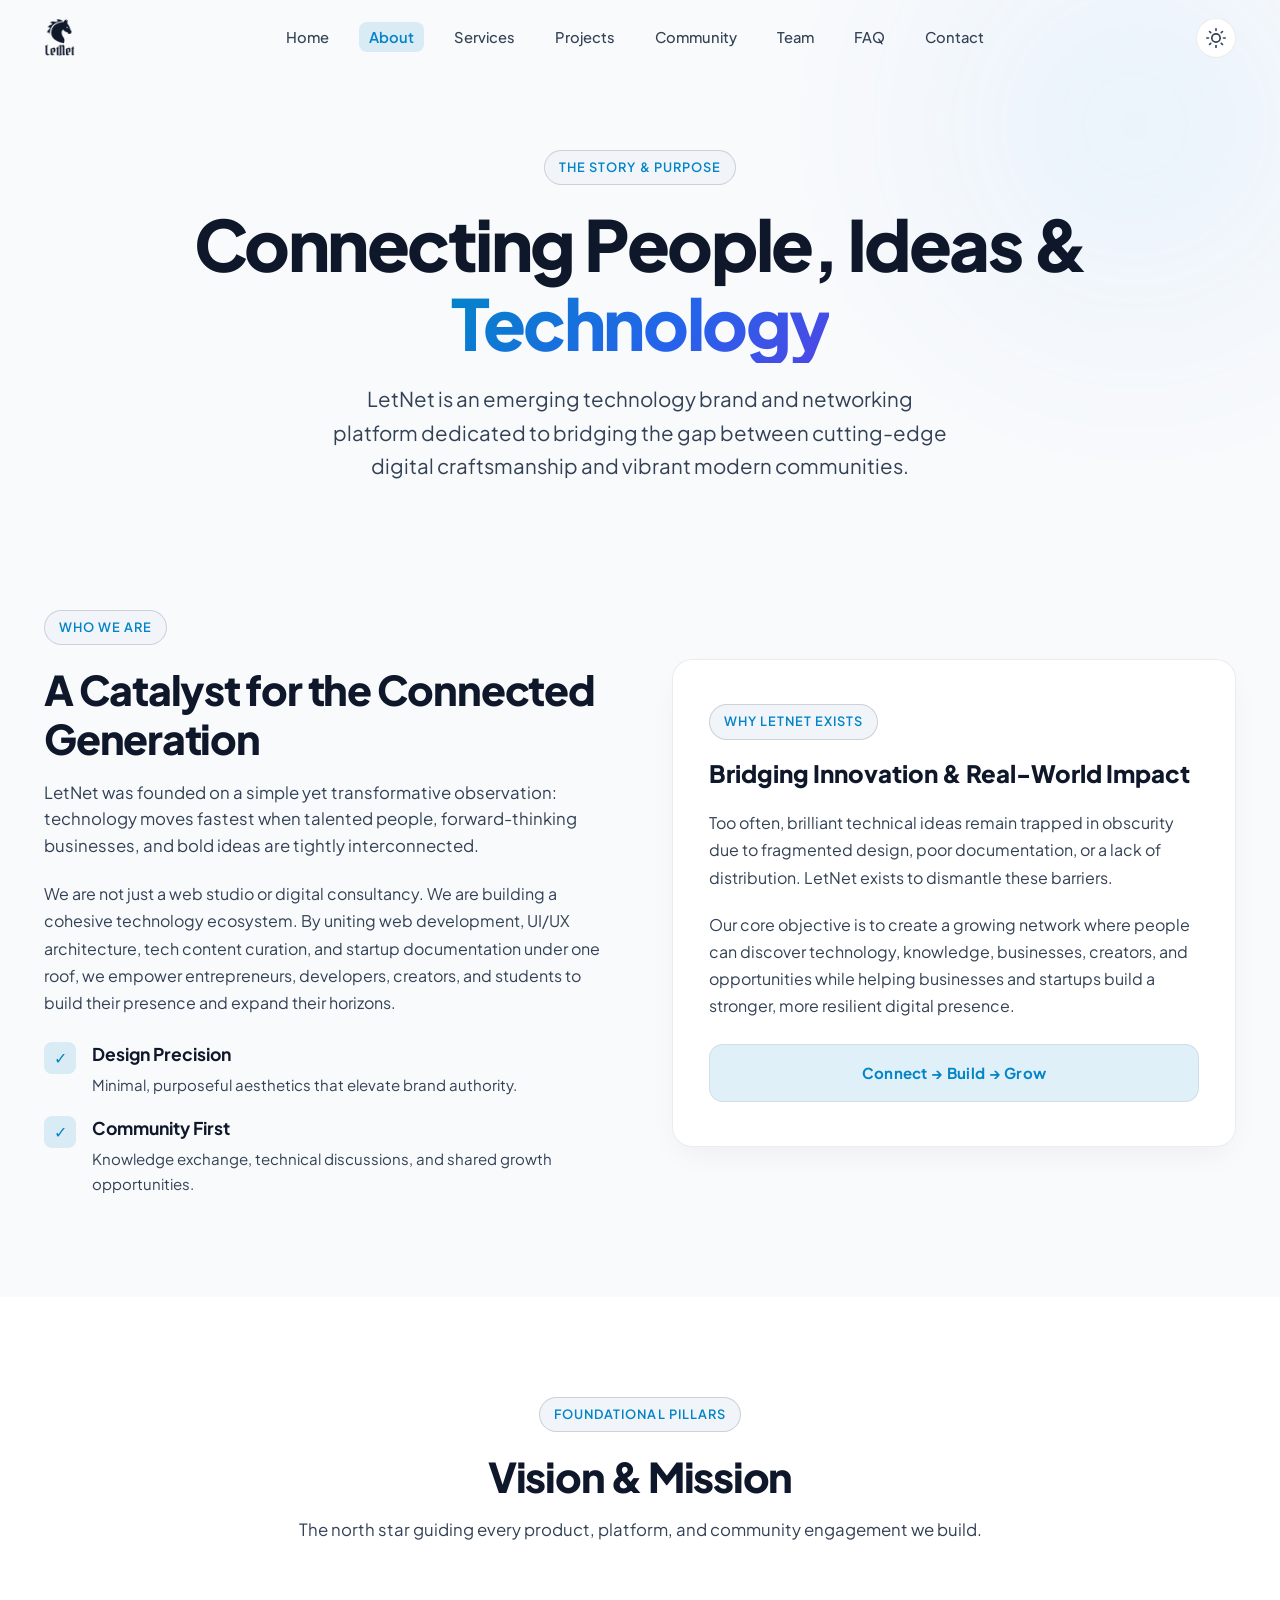
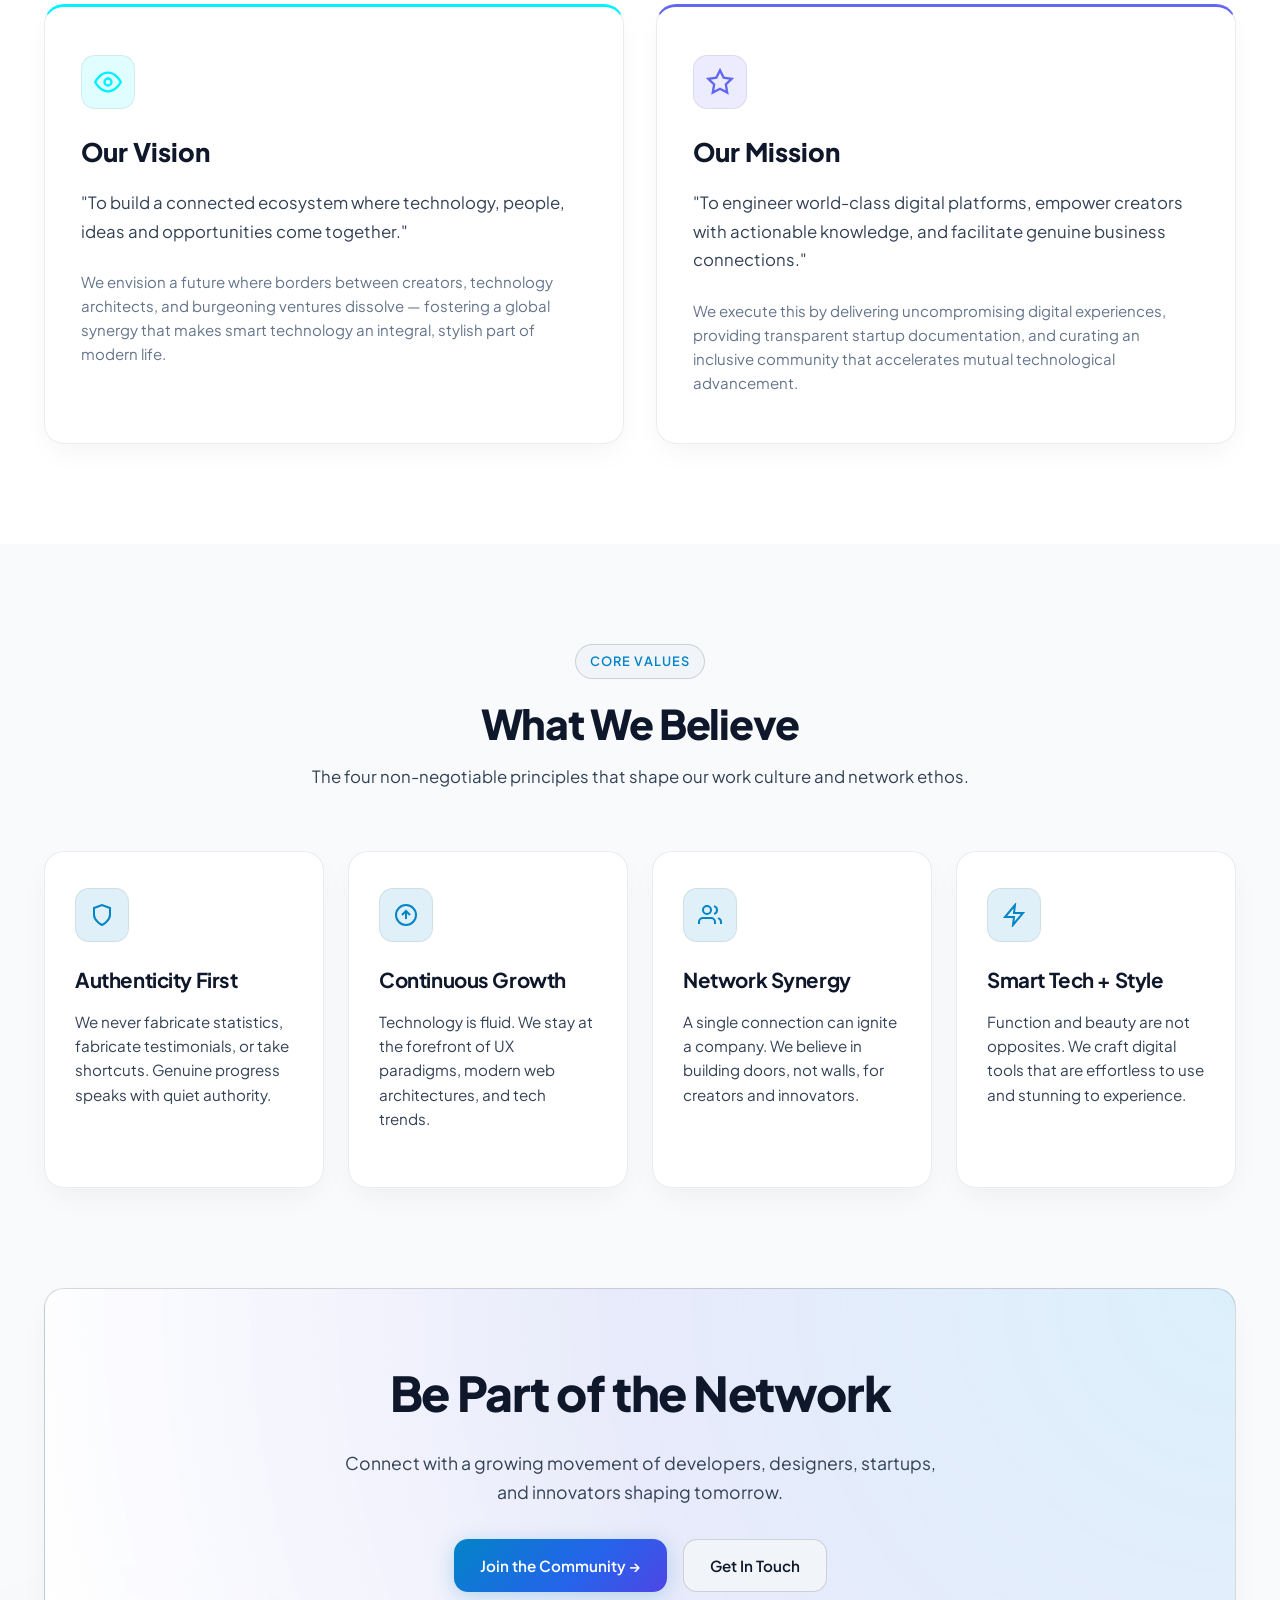
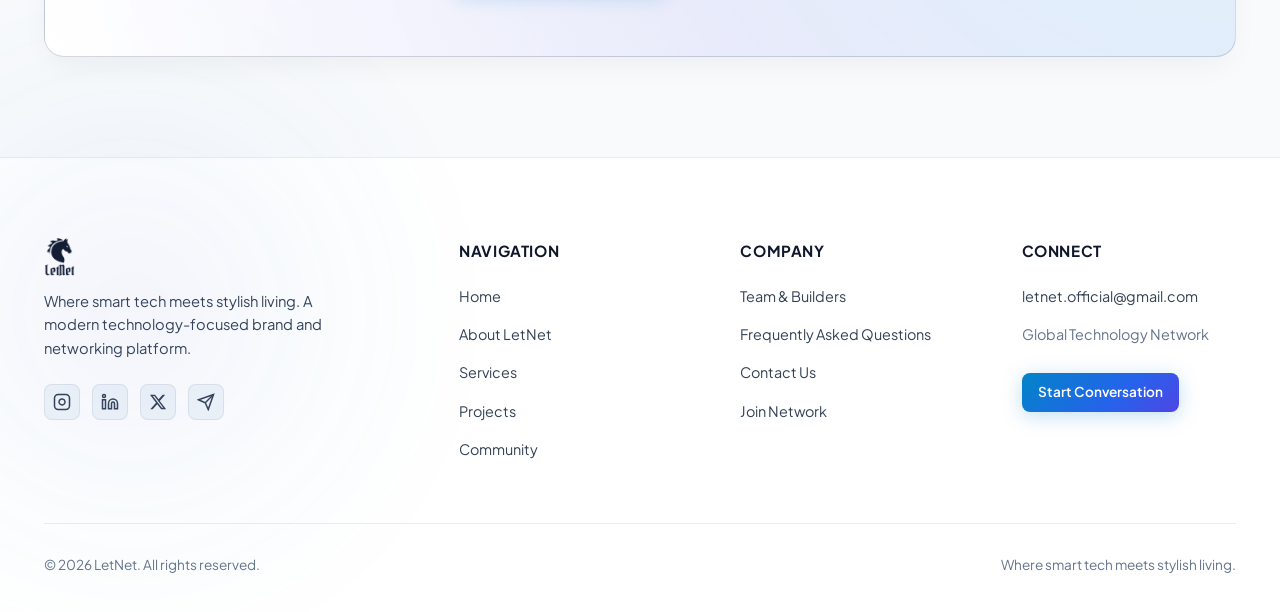
==== about.html @ b30e59b7 "Initial LetNet website" ====
<!DOCTYPE html>
<html lang="en" data-theme="dark">
<head>
  <meta charset="UTF-8">
  <meta name="viewport" content="width=device-width, initial-scale=1.0">
  <title>About LetNet — Connecting People, Ideas & Technology</title>
  <meta name="description" content="Discover the mission, vision, and principles driving LetNet. Building a connected ecosystem where technology, people, ideas, and opportunities converge.">
  
  <meta property="og:type" content="website">
  <meta property="og:title" content="About LetNet — Connecting People, Ideas & Technology">
  <meta property="og:description" content="LetNet is a technology-focused brand and networking platform connecting people, ideas, technology, businesses, and opportunities.">
  <meta property="og:image" content="assets/logo/letnet-logo-white.png">

  <link rel="icon" type="image/png" href="assets/logo/favicon.png">
  <link rel="preconnect" href="https://fonts.googleapis.com">
  <link rel="preconnect" href="https://fonts.gstatic.com" crossorigin>
  <link href="https://fonts.googleapis.com/css2?family=Plus+Jakarta+Sans:wght@400;500;600;700;800&display=swap" rel="stylesheet">
  <link rel="stylesheet" href="css/style.css">
  <link rel="stylesheet" href="css/responsive.css">
</head>
<body>

  <!-- PRELOADER -->
  <div id="preloader" aria-hidden="true">
    <div class="preloader-emblem">
      <div class="preloader-ring"></div>
      <img src="assets/logo/letnet-symbol-white.png" alt="LetNet" class="logo-dark">
      <img src="assets/logo/letnet-symbol-dark.png" alt="LetNet" class="logo-light">
    </div>
    <div class="preloader-text">LETNET</div>
  </div>

  <div class="ambient-glow glow-top-right"></div>
  <div class="ambient-glow glow-bottom-left"></div>

  <!-- NAVIGATION -->
  <header class="site-header">
    <div class="container header-container">
      <a href="index.html" class="brand-link" aria-label="LetNet Home">
        <img src="assets/logo/letnet-logo-white.png" alt="LetNet Logo" class="brand-logo-img logo-dark">
        <img src="assets/logo/letnet-logo-dark.png" alt="LetNet Logo" class="brand-logo-img logo-light">
      </a>

      <nav class="nav-desktop" aria-label="Main Navigation">
        <ul class="nav-links">
          <li><a href="index.html" class="nav-link">Home</a></li>
          <li><a href="about.html" class="nav-link active">About</a></li>
          <li><a href="services.html" class="nav-link">Services</a></li>
          <li><a href="projects.html" class="nav-link">Projects</a></li>
          <li><a href="community.html" class="nav-link">Community</a></li>
          <li><a href="team.html" class="nav-link">Team</a></li>
          <li><a href="faq.html" class="nav-link">FAQ</a></li>
          <li><a href="contact.html" class="nav-link">Contact</a></li>
          <li class="mobile-nav-socials">
            <a href="https://www.instagram.com/letnet._?stkn=ZDNlZDc0MzIxNw==" target="_blank" rel="noopener noreferrer" class="footer-social-btn" data-social="instagram" aria-label="Visit LetNet on Instagram (opens in new tab)">
              <svg width="18" height="18" viewBox="0 0 24 24" fill="none" stroke="currentColor" stroke-width="2"><rect x="2" y="2" width="20" height="20" rx="5" ry="5"></rect><path d="M16 11.37A4 4 0 1 1 12.63 8 4 4 0 0 1 16 11.37z"></path><line x1="17.5" y1="6.5" x2="17.51" y2="6.5"></line></svg>
            </a>
            <a href="https://www.linkedin.com/company/letnet/" target="_blank" rel="noopener noreferrer" class="footer-social-btn" data-social="linkedin" aria-label="Visit LetNet on LinkedIn (opens in new tab)">
              <svg width="18" height="18" viewBox="0 0 24 24" fill="none" stroke="currentColor" stroke-width="2"><path d="M16 8a6 6 0 0 1 6 6v7h-4v-7a2 2 0 0 0-2-2 2 2 0 0 0-2 2v7h-4v-7a6 6 0 0 1 6-6z"></path><rect x="2" y="9" width="4" height="12"></rect><circle cx="4" cy="4" r="2"></circle></svg>
            </a>
            <a href="https://x.com/prajwa7s" target="_blank" rel="noopener noreferrer" class="footer-social-btn" data-social="x" aria-label="Visit LetNet on X (opens in new tab)">
              <svg width="18" height="18" viewBox="0 0 24 24" fill="currentColor"><path d="M18.244 2.25h3.308l-7.227 8.26 8.502 11.24H16.17l-5.214-6.817L4.99 21.75H1.68l7.73-8.835L1.254 2.25H8.08l4.713 6.231zm-1.161 17.52h1.833L7.084 4.126H5.117z"/></svg>
            </a>
            <a href="https://t.me/+8_AASg77ezoyMjU1" target="_blank" rel="noopener noreferrer" class="footer-social-btn" data-social="telegram" aria-label="Visit LetNet on Telegram (opens in new tab)">
              <svg width="18" height="18" viewBox="0 0 24 24" fill="none" stroke="currentColor" stroke-width="2"><line x1="22" y1="2" x2="11" y2="13"></line><polygon points="22 2 15 22 11 13 2 9 22 2"></polygon></svg>
            </a>
          </li>
        </ul>
      </nav>

      <div class="nav-actions">
        <button class="theme-toggle" aria-label="Toggle dark/light mode">
          <svg class="icon-sun" width="20" height="20" viewBox="0 0 24 24" fill="none" stroke="currentColor" stroke-width="2" stroke-linecap="round" stroke-linejoin="round">
            <circle cx="12" cy="12" r="5"></circle><line x1="12" y1="1" x2="12" y2="3"></line><line x1="12" y1="21" x2="12" y2="23"></line><line x1="4.22" y1="4.22" x2="5.64" y2="5.64"></line><line x1="18.36" y1="18.36" x2="19.78" y2="19.78"></line><line x1="1" y1="12" x2="3" y2="12"></line><line x1="21" y1="12" x2="23" y2="12"></line><line x1="4.22" y1="19.78" x2="5.64" y2="18.36"></line><line x1="18.36" y1="5.64" x2="19.78" y2="4.22"></line>
          </svg>
          <svg class="icon-moon" width="20" height="20" viewBox="0 0 24 24" fill="none" stroke="currentColor" stroke-width="2" stroke-linecap="round" stroke-linejoin="round">
            <path d="M21 12.79A9 9 0 1 1 11.21 3 7 7 0 0 0 21 12.79z"></path>
          </svg>
        </button>
        <button class="mobile-menu-toggle" aria-label="Open Navigation Menu" aria-expanded="false">
          <div class="hamburger-line"></div>
        </button>
      </div>
    </div>
  </header>

  <main id="main-content">
    <!-- HERO -->
    <section class="section section-inner-page-hero">
      <div class="container container-narrow">
        <div class="badge-pill">The Story & Purpose</div>
        <h1 class="hero-title" style="margin-bottom: 20px;">
          Connecting People, Ideas & <span class="gradient-text">Technology</span>
        </h1>
        <p class="hero-subtitle" style="margin-inline: auto;">
          LetNet is an emerging technology brand and networking platform dedicated to bridging the gap between cutting-edge digital craftsmanship and vibrant modern communities.
        </p>
      </div>
    </section>

    <!-- WHO WE ARE & WHY LETNET EXISTS -->
    <section class="section" style="padding-top: 20px;">
      <div class="container">
        <div class="two-col-showcase">
          
          <div>
            <div class="badge-pill">Who We Are</div>
            <h2 class="section-title">A Catalyst for the Connected Generation</h2>
            <p class="section-subtitle" style="margin-bottom: 20px;">
              LetNet was founded on a simple yet transformative observation: technology moves fastest when talented people, forward-thinking businesses, and bold ideas are tightly interconnected.
            </p>
            <p style="color: var(--text-secondary); margin-bottom: 24px; line-height: 1.7;">
              We are not just a web studio or digital consultancy. We are building a cohesive technology ecosystem. By uniting web development, UI/UX architecture, tech content curation, and startup documentation under one roof, we empower entrepreneurs, developers, creators, and students to build their presence and expand their horizons.
            </p>
            <div class="feature-item" style="margin-bottom: 16px;">
              <div class="feature-item-icon">✓</div>
              <div class="feature-item-content">
                <h4>Design Precision</h4>
                <p>Minimal, purposeful aesthetics that elevate brand authority.</p>
              </div>
            </div>
            <div class="feature-item">
              <div class="feature-item-icon">✓</div>
              <div class="feature-item-content">
                <h4>Community First</h4>
                <p>Knowledge exchange, technical discussions, and shared growth opportunities.</p>
              </div>
            </div>
          </div>

          <!-- Why LetNet Exists Card -->
          <div class="contact-card" style="padding: 44px 36px;">
            <div class="badge-pill" style="margin-bottom: 14px;">Why LetNet Exists</div>
            <h3 style="font-size: 1.5rem; margin-bottom: 16px; font-weight: 800;">Bridging Innovation & Real-World Impact</h3>
            <p style="color: var(--text-secondary); line-height: 1.7; margin-bottom: 20px;">
              Too often, brilliant technical ideas remain trapped in obscurity due to fragmented design, poor documentation, or a lack of distribution. LetNet exists to dismantle these barriers.
            </p>
            <p style="color: var(--text-secondary); line-height: 1.7; margin-bottom: 24px;">
              Our core objective is to create a growing network where people can discover technology, knowledge, businesses, creators, and opportunities while helping businesses and startups build a stronger, more resilient digital presence.
            </p>
            <div class="formula-banner" style="margin-top: 0;">
              Connect &rarr; Build &rarr; Grow
            </div>
          </div>

        </div>
      </div>
    </section>

    <!-- VISION & MISSION SECTIONS -->
    <section class="section" style="background-color: var(--bg-surface);">
      <div class="container">
        <div class="section-header">
          <div class="badge-pill">Foundational Pillars</div>
          <h2 class="section-title">Vision & Mission</h2>
          <p class="section-subtitle">The north star guiding every product, platform, and community engagement we build.</p>
        </div>

        <div class="card-grid-2">
          
          <!-- Vision Card -->
          <div class="service-card" style="padding: 48px 36px; border-top: 3px solid var(--brand-cyan);">
            <div class="card-icon-wrapper" style="background: rgba(0, 242, 254, 0.12); color: var(--brand-cyan);">
              <svg width="28" height="28" viewBox="0 0 24 24" fill="none" stroke="currentColor" stroke-width="2"><path d="M1 12s4-8 11-8 11 8 11 8-4 8-11 8-11-8-11-8z"></path><circle cx="12" cy="12" r="3"></circle></svg>
            </div>
            <h3 style="font-size: 1.6rem; font-weight: 800; margin-bottom: 16px;">Our Vision</h3>
            <p style="font-size: 1.05rem; color: var(--text-secondary); line-height: 1.7; margin-bottom: 24px;">
              "To build a connected ecosystem where technology, people, ideas and opportunities come together."
            </p>
            <p style="font-size: 0.94rem; color: var(--text-muted); line-height: 1.6;">
              We envision a future where borders between creators, technology architects, and burgeoning ventures dissolve — fostering a global synergy that makes smart technology an integral, stylish part of modern life.
            </p>
          </div>

          <!-- Mission Card -->
          <div class="service-card" style="padding: 48px 36px; border-top: 3px solid var(--brand-indigo);">
            <div class="card-icon-wrapper" style="background: rgba(99, 102, 241, 0.12); color: var(--brand-indigo);">
              <svg width="28" height="28" viewBox="0 0 24 24" fill="none" stroke="currentColor" stroke-width="2"><polygon points="12 2 15.09 8.26 22 9.27 17 14.14 18.18 21.02 12 17.77 5.82 21.02 7 14.14 2 9.27 8.91 8.26 12 2"></polygon></svg>
            </div>
            <h3 style="font-size: 1.6rem; font-weight: 800; margin-bottom: 16px;">Our Mission</h3>
            <p style="font-size: 1.05rem; color: var(--text-secondary); line-height: 1.7; margin-bottom: 24px;">
              "To engineer world-class digital platforms, empower creators with actionable knowledge, and facilitate genuine business connections."
            </p>
            <p style="font-size: 0.94rem; color: var(--text-muted); line-height: 1.6;">
              We execute this by delivering uncompromising digital experiences, providing transparent startup documentation, and curating an inclusive community that accelerates mutual technological advancement.
            </p>
          </div>

        </div>
      </div>
    </section>

    <!-- WHAT WE BELIEVE -->
    <section class="section">
      <div class="container">
        <div class="section-header">
          <div class="badge-pill">Core Values</div>
          <h2 class="section-title">What We Believe</h2>
          <p class="section-subtitle">The four non-negotiable principles that shape our work culture and network ethos.</p>
        </div>

        <div class="card-grid-4">
          
          <div class="service-card">
            <div class="card-icon-wrapper">
              <svg width="24" height="24" viewBox="0 0 24 24" fill="none" stroke="currentColor" stroke-width="2"><path d="M12 22s8-4 8-10V5l-8-3-8 3v7c0 6 8 10 8 10z"></path></svg>
            </div>
            <h3 class="service-card-title">Authenticity First</h3>
            <p class="service-card-desc">We never fabricate statistics, fabricate testimonials, or take shortcuts. Genuine progress speaks with quiet authority.</p>
          </div>

          <div class="service-card">
            <div class="card-icon-wrapper">
              <svg width="24" height="24" viewBox="0 0 24 24" fill="none" stroke="currentColor" stroke-width="2"><circle cx="12" cy="12" r="10"></circle><path d="M16 12l-4-4-4 4M12 16V8"></path></svg>
            </div>
            <h3 class="service-card-title">Continuous Growth</h3>
            <p class="service-card-desc">Technology is fluid. We stay at the forefront of UX paradigms, modern web architectures, and tech trends.</p>
          </div>

          <div class="service-card">
            <div class="card-icon-wrapper">
              <svg width="24" height="24" viewBox="0 0 24 24" fill="none" stroke="currentColor" stroke-width="2"><path d="M17 21v-2a4 4 0 0 0-4-4H5a4 4 0 0 0-4 4v2"></path><circle cx="9" cy="7" r="4"></circle><path d="M23 21v-2a4 4 0 0 0-3-3.87"></path><path d="M16 3.13a4 4 0 0 1 0 7.75"></path></svg>
            </div>
            <h3 class="service-card-title">Network Synergy</h3>
            <p class="service-card-desc">A single connection can ignite a company. We believe in building doors, not walls, for creators and innovators.</p>
          </div>

          <div class="service-card">
            <div class="card-icon-wrapper">
              <svg width="24" height="24" viewBox="0 0 24 24" fill="none" stroke="currentColor" stroke-width="2"><polygon points="13 2 3 14 12 14 11 22 21 10 12 10 13 2"></polygon></svg>
            </div>
            <h3 class="service-card-title">Smart Tech + Style</h3>
            <p class="service-card-desc">Function and beauty are not opposites. We craft digital tools that are effortless to use and stunning to experience.</p>
          </div>

        </div>
      </div>
    </section>

    <!-- CALL TO ACTION -->
    <section class="section" style="padding-top: 0;">
      <div class="container">
        <div class="cta-banner">
          <h2>Be Part of the Network</h2>
          <p>Connect with a growing movement of developers, designers, startups, and innovators shaping tomorrow.</p>
          <div style="display: flex; gap: 16px; justify-content: center; flex-wrap: wrap;">
            <a href="community.html" class="btn btn-primary">Join the Community &rarr;</a>
            <a href="contact.html" class="btn btn-secondary">Get In Touch</a>
          </div>
        </div>
      </div>
    </section>
  </main>

  <!-- FOOTER -->
  <footer class="site-footer">
    <div class="container">
      <div class="footer-grid">
        <div class="footer-brand">
          <a href="index.html" class="brand-link">
            <img src="assets/logo/letnet-logo-white.png" alt="LetNet Logo" class="brand-logo-img logo-dark">
            <img src="assets/logo/letnet-logo-dark.png" alt="LetNet Logo" class="brand-logo-img logo-light">
          </a>
          <p>Where smart tech meets stylish living. A modern technology-focused brand and networking platform.</p>
                    <div class="footer-socials">
            <a href="https://www.instagram.com/letnet._?stkn=ZDNlZDc0MzIxNw==" target="_blank" rel="noopener noreferrer" class="footer-social-btn" data-social="instagram" aria-label="Visit LetNet on Instagram (opens in new tab)">
              <svg width="18" height="18" viewBox="0 0 24 24" fill="none" stroke="currentColor" stroke-width="2"><rect x="2" y="2" width="20" height="20" rx="5" ry="5"></rect><path d="M16 11.37A4 4 0 1 1 12.63 8 4 4 0 0 1 16 11.37z"></path><line x1="17.5" y1="6.5" x2="17.51" y2="6.5"></line></svg>
            </a>
            <a href="https://www.linkedin.com/company/letnet/" target="_blank" rel="noopener noreferrer" class="footer-social-btn" data-social="linkedin" aria-label="Visit LetNet on LinkedIn (opens in new tab)">
              <svg width="18" height="18" viewBox="0 0 24 24" fill="none" stroke="currentColor" stroke-width="2"><path d="M16 8a6 6 0 0 1 6 6v7h-4v-7a2 2 0 0 0-2-2 2 2 0 0 0-2 2v7h-4v-7a6 6 0 0 1 6-6z"></path><rect x="2" y="9" width="4" height="12"></rect><circle cx="4" cy="4" r="2"></circle></svg>
            </a>
            <a href="https://x.com/prajwa7s" target="_blank" rel="noopener noreferrer" class="footer-social-btn" data-social="x" aria-label="Visit LetNet on X (opens in new tab)">
              <svg width="18" height="18" viewBox="0 0 24 24" fill="currentColor"><path d="M18.244 2.25h3.308l-7.227 8.26 8.502 11.24H16.17l-5.214-6.817L4.99 21.75H1.68l7.73-8.835L1.254 2.25H8.08l4.713 6.231zm-1.161 17.52h1.833L7.084 4.126H5.117z"/></svg>
            </a>
            <a href="https://t.me/+8_AASg77ezoyMjU1" target="_blank" rel="noopener noreferrer" class="footer-social-btn" data-social="telegram" aria-label="Visit LetNet on Telegram (opens in new tab)">
              <svg width="18" height="18" viewBox="0 0 24 24" fill="none" stroke="currentColor" stroke-width="2"><line x1="22" y1="2" x2="11" y2="13"></line><polygon points="22 2 15 22 11 13 2 9 22 2"></polygon></svg>
            </a>
          </div>
        </div>
        <div class="footer-col">
          <h4>Navigation</h4>
          <ul class="footer-links">
            <li><a href="index.html" class="footer-link">Home</a></li>
            <li><a href="about.html" class="footer-link">About LetNet</a></li>
            <li><a href="services.html" class="footer-link">Services</a></li>
            <li><a href="projects.html" class="footer-link">Projects</a></li>
            <li><a href="community.html" class="footer-link">Community</a></li>
          </ul>
        </div>
        <div class="footer-col">
          <h4>Company</h4>
          <ul class="footer-links">
            <li><a href="team.html" class="footer-link">Team & Builders</a></li>
            <li><a href="faq.html" class="footer-link">Frequently Asked Questions</a></li>
            <li><a href="contact.html" class="footer-link">Contact Us</a></li>
            <li><a href="community.html" class="footer-link">Join Network</a></li>
          </ul>
        </div>
        <div class="footer-col">
          <h4>Connect</h4>
          <ul class="footer-links">
            <li><a href="mailto:letnet.official@gmail.com" class="footer-link" data-contact-email>letnet.official@gmail.com</a></li>
            <li><span class="footer-link" style="color: var(--text-muted);">Global Technology Network</span></li>
            <li style="margin-top: 14px;"><a href="contact.html" class="btn btn-sm btn-primary">Start Conversation</a></li>
          </ul>
        </div>
      </div>
      <div class="footer-bottom">
        <p>&copy; <span data-current-year>2026</span> LetNet. All rights reserved.</p>
        <p>Where smart tech meets stylish living.</p>
      </div>
    </div>
  </footer>

  <button id="back-to-top" aria-label="Back to top">
    <svg width="20" height="20" viewBox="0 0 24 24" fill="none" stroke="currentColor" stroke-width="2.5" stroke-linecap="round" stroke-linejoin="round"><polyline points="18 15 12 9 6 15"></polyline></svg>
  </button>

  <script src="js/config.js"></script>
  <script src="js/main.js"></script>
</body>
</html>
---- css/style.css ----
/**
 * LetNet Design System & Stylesheet
 * Brand: LetNet — "Where smart tech meets stylish living"
 * Direction: Futuristic technology startup + Premium minimalism + Glassmorphic accents
 */

/* ========================================================
   1. DESIGN TOKENS & CSS VARIABLES
   ======================================================== */
:root {
  /* Core Brand Colors */
  --brand-cyan: #00F2FE;
  --brand-blue: #38BDF8;
  --brand-indigo: #6366F1;
  --brand-violet: #8B5CF6;
  --brand-emerald: #10B981;
  --brand-amber: #F59E0B;

  /* Typography */
  --font-sans: 'Plus Jakarta Sans', -apple-system, BlinkMacSystemFont, 'Segoe UI', Roboto, Helvetica, Arial, sans-serif;
  --font-display: 'Plus Jakarta Sans', -apple-system, BlinkMacSystemFont, 'Segoe UI', sans-serif;

  /* Spacing */
  --container-width: 1240px;
  --header-height: 76px;
  --radius-sm: 8px;
  --radius-md: 14px;
  --radius-lg: 20px;
  --radius-full: 9999px;

  /* Transitions */
  --transition-fast: 0.18s cubic-bezier(0.16, 1, 0.3, 1);
  --transition-normal: 0.28s cubic-bezier(0.16, 1, 0.3, 1);
  --transition-slow: 0.45s cubic-bezier(0.16, 1, 0.3, 1);

  /* Dark Theme (Default) */
  --bg-body: #07090E;
  --bg-surface: #0E131F;
  --bg-surface-elevated: #141B2D;
  --bg-card: rgba(14, 19, 31, 0.7);
  --bg-card-hover: rgba(20, 27, 45, 0.85);
  --bg-glass: rgba(10, 14, 23, 0.75);

  --border-subtle: rgba(255, 255, 255, 0.08);
  --border-medium: rgba(255, 255, 255, 0.15);
  --border-focus: var(--brand-blue);

  --text-primary: #F8FAFC;
  --text-secondary: #CBD5E1;
  --text-muted: #8492A6;

  --accent-primary: #38BDF8;
  --accent-hover: #00F2FE;
  --accent-gradient: linear-gradient(135deg, #00F2FE 0%, #38BDF8 50%, #6366F1 100%);
  --accent-glow: rgba(56, 189, 248, 0.18);
  --accent-glow-strong: rgba(0, 242, 254, 0.35);

  --card-shadow: 0 16px 36px -10px rgba(0, 0, 0, 0.5);
  --card-shadow-hover: 0 24px 48px -12px rgba(56, 189, 248, 0.15);
  --nav-shadow: 0 10px 30px -10px rgba(0, 0, 0, 0.6);
}

/* Light Theme */
[data-theme="light"] {
  --bg-body: #F8FAFC;
  --bg-surface: #FFFFFF;
  --bg-surface-elevated: #F1F5F9;
  --bg-card: rgba(255, 255, 255, 0.88);
  --bg-card-hover: #FFFFFF;
  --bg-glass: rgba(255, 255, 255, 0.85);

  --border-subtle: rgba(15, 23, 42, 0.08);
  --border-medium: rgba(15, 23, 42, 0.16);
  --border-focus: #0284C7;

  --text-primary: #0F172A;
  --text-secondary: #334155;
  --text-muted: #64748B;

  --accent-primary: #0284C7;
  --accent-hover: #0369A1;
  --accent-gradient: linear-gradient(135deg, #0284C7 0%, #2563EB 60%, #4F46E5 100%);
  --accent-glow: rgba(2, 132, 199, 0.12);
  --accent-glow-strong: rgba(2, 132, 199, 0.25);

  --card-shadow: 0 12px 32px -8px rgba(15, 23, 42, 0.06);
  --card-shadow-hover: 0 20px 40px -10px rgba(2, 132, 199, 0.12);
  --nav-shadow: 0 6px 20px -6px rgba(15, 23, 42, 0.05);
}

/* ========================================================
   2. RESET & BASE ELEMENTS
   ======================================================== */
*, *::before, *::after {
  box-sizing: border-box;
  margin: 0;
  padding: 0;
}

html {
  font-size: 16px;
  scroll-behavior: smooth;
  -webkit-text-size-adjust: 100%;
}

body {
  font-family: var(--font-sans);
  background-color: var(--bg-body);
  color: var(--text-primary);
  line-height: 1.65;
  min-height: 100vh;
  display: flex;
  flex-direction: column;
  overflow-x: hidden;
  position: relative;
  transition: background-color var(--transition-normal), color var(--transition-normal);
}

body.menu-open {
  overflow: hidden;
}

img, svg {
  display: block;
  max-width: 100%;
  height: auto;
}

a {
  color: inherit;
  text-decoration: none;
  transition: color var(--transition-fast), opacity var(--transition-fast);
}

button {
  font-family: inherit;
  cursor: pointer;
  border: none;
  background: none;
}

input, textarea, select {
  font-family: inherit;
}

/* Accessible outline on focus */
:focus-visible {
  outline: 2px solid var(--border-focus);
  outline-offset: 3px;
}

/* ========================================================
   3. PRELOADER
   ======================================================== */
#preloader {
  position: fixed;
  inset: 0;
  z-index: 99999;
  background-color: var(--bg-body);
  display: flex;
  flex-direction: column;
  align-items: center;
  justify-content: center;
  gap: 20px;
  transition: opacity 0.35s ease, visibility 0.35s ease;
}

#preloader.fade-out {
  opacity: 0;
  visibility: hidden;
  pointer-events: none;
}

.preloader-emblem {
  position: relative;
  width: 72px;
  height: 72px;
  display: flex;
  align-items: center;
  justify-content: center;
}

.preloader-ring {
  position: absolute;
  inset: 0;
  border-radius: 50%;
  border: 2px solid transparent;
  border-top-color: var(--brand-cyan);
  border-right-color: var(--brand-indigo);
  animation: preloaderSpin 1s cubic-bezier(0.55, 0.15, 0.45, 0.85) infinite;
}

.preloader-emblem img {
  width: 44px;
  height: 44px;
  object-fit: contain;
}

.preloader-text {
  font-size: 0.95rem;
  font-weight: 700;
  letter-spacing: 0.2em;
  text-transform: uppercase;
  color: var(--text-secondary);
}

@keyframes preloaderSpin {
  100% { transform: rotate(360deg); }
}

/* ========================================================
   4. LAYOUT & CONTAINERS
   ======================================================== */
.container {
  width: 100%;
  max-width: var(--container-width);
  margin-inline: auto;
  padding-inline: 24px;
}

.container-narrow {
  width: 100%;
  max-width: 960px;
  margin-inline: auto;
  padding-inline: 24px;
}

.section {
  padding-block: 100px;
  position: relative;
}

.section-hero {
  padding-top: 140px;
  padding-bottom: 90px;
  position: relative;
  min-height: 88vh;
  display: flex;
  align-items: center;
}

.section-inner-page-hero {
  padding-top: 150px;
  padding-bottom: 70px;
  position: relative;
  text-align: center;
}

/* Background Ambient Orbs */
.ambient-glow {
  position: absolute;
  border-radius: 50%;
  filter: blur(100px);
  pointer-events: none;
  z-index: 0;
  opacity: 0.45;
}

.glow-top-right {
  top: -100px;
  right: -80px;
  width: 450px;
  height: 450px;
  background: radial-gradient(circle, rgba(56, 189, 248, 0.25) 0%, rgba(99, 102, 241, 0.08) 70%, transparent 100%);
}

.glow-bottom-left {
  bottom: 50px;
  left: -120px;
  width: 500px;
  height: 500px;
  background: radial-gradient(circle, rgba(99, 102, 241, 0.2) 0%, rgba(16, 185, 129, 0.06) 70%, transparent 100%);
}

/* ========================================================
   5. NAVIGATION BAR
   ======================================================== */
.site-header {
  position: fixed;
  top: 0;
  left: 0;
  right: 0;
  height: var(--header-height);
  z-index: 1000;
  background-color: transparent;
  transition: background-color var(--transition-normal), backdrop-filter var(--transition-normal), border-color var(--transition-normal), box-shadow var(--transition-normal);
  border-bottom: 1px solid transparent;
}

.site-header.scrolled {
  background-color: var(--bg-glass);
  backdrop-filter: blur(18px);
  -webkit-backdrop-filter: blur(18px);
  border-bottom-color: var(--border-subtle);
  box-shadow: var(--nav-shadow);
}

.header-container {
  display: flex;
  align-items: center;
  justify-content: space-between;
  height: 100%;
}

.brand-link {
  display: flex;
  align-items: center;
  gap: 12px;
  font-weight: 800;
  font-size: 1.3rem;
  letter-spacing: -0.02em;
}

.brand-logo-img {
  height: 38px;
  width: auto;
  object-fit: contain;
}

[data-theme="dark"] .logo-light { display: none !important; }
[data-theme="dark"] .logo-dark { display: block !important; }
[data-theme="light"] .logo-light { display: block !important; }
[data-theme="light"] .logo-dark { display: none !important; }

.nav-desktop {
  display: flex;
  align-items: center;
  gap: 28px;
}

.nav-links {
  display: flex;
  align-items: center;
  list-style: none;
  gap: 20px;
}

.nav-link {
  font-size: 0.92rem;
  font-weight: 500;
  color: var(--text-secondary);
  padding: 6px 10px;
  border-radius: var(--radius-sm);
  transition: color var(--transition-fast), background-color var(--transition-fast);
}

.nav-link:hover {
  color: var(--accent-primary);
}

.nav-link.active {
  color: var(--accent-primary);
  font-weight: 600;
  background-color: var(--accent-glow);
}

.nav-actions {
  display: flex;
  align-items: center;
  gap: 14px;
}

.mobile-nav-socials {
  display: none;
}

/* Theme Toggle Button */
.theme-toggle {
  width: 40px;
  height: 40px;
  border-radius: var(--radius-full);
  display: flex;
  align-items: center;
  justify-content: center;
  border: 1px solid var(--border-subtle);
  background: var(--bg-surface);
  color: var(--text-secondary);
  transition: all var(--transition-fast);
}

.theme-toggle:hover {
  color: var(--accent-primary);
  border-color: var(--accent-primary);
  transform: scale(1.05);
}

.theme-toggle .icon-sun { display: none; }
.theme-toggle .icon-moon { display: block; }

[data-theme="light"] .theme-toggle .icon-sun { display: block; }
[data-theme="light"] .theme-toggle .icon-moon { display: none; }

/* Mobile Menu Toggle */
.mobile-menu-toggle {
  display: none;
  width: 42px;
  height: 42px;
  border-radius: var(--radius-sm);
  border: 1px solid var(--border-subtle);
  background: var(--bg-surface);
  color: var(--text-primary);
  align-items: center;
  justify-content: center;
  padding: 8px;
  transition: all var(--transition-fast);
}

.hamburger-line {
  width: 22px;
  height: 2px;
  background-color: currentColor;
  position: relative;
  transition: all var(--transition-fast);
}

.hamburger-line::before,
.hamburger-line::after {
  content: '';
  position: absolute;
  left: 0;
  width: 100%;
  height: 2px;
  background-color: currentColor;
  transition: all var(--transition-fast);
}

.hamburger-line::before { top: -6px; }
.hamburger-line::after { bottom: -6px; }

.mobile-menu-toggle.is-active .hamburger-line {
  background-color: transparent;
}
.mobile-menu-toggle.is-active .hamburger-line::before {
  top: 0;
  transform: rotate(45deg);
}
.mobile-menu-toggle.is-active .hamburger-line::after {
  bottom: 0;
  transform: rotate(-45deg);
}

/* ========================================================
   6. TYPOGRAPHY & HEADINGS
   ======================================================== */
.badge-pill {
  display: inline-flex;
  align-items: center;
  gap: 8px;
  padding: 6px 14px;
  border-radius: var(--radius-full);
  font-size: 0.8rem;
  font-weight: 600;
  text-transform: uppercase;
  letter-spacing: 0.08em;
  background: var(--bg-surface-elevated);
  border: 1px solid var(--border-medium);
  color: var(--accent-primary);
  margin-bottom: 20px;
}

.pulse-dot {
  width: 7px;
  height: 7px;
  border-radius: 50%;
  background-color: var(--brand-cyan);
  box-shadow: 0 0 10px var(--brand-cyan);
  animation: pulseBeacon 2s infinite;
}

@keyframes pulseBeacon {
  0%, 100% { opacity: 1; transform: scale(1); }
  50% { opacity: 0.4; transform: scale(1.35); }
}

.hero-title {
  font-size: clamp(2.4rem, 5.5vw, 4.4rem);
  font-weight: 800;
  line-height: 1.12;
  letter-spacing: -0.035em;
  margin-bottom: 24px;
}

.hero-title .gradient-text {
  background: var(--accent-gradient);
  -webkit-background-clip: text;
  -webkit-text-fill-color: transparent;
  display: inline-block;
}

.hero-subtitle {
  font-size: clamp(1.05rem, 1.8vw, 1.28rem);
  color: var(--text-secondary);
  line-height: 1.65;
  max-width: 620px;
  margin-bottom: 36px;
}

.section-header {
  text-align: center;
  max-width: 720px;
  margin-inline: auto;
  margin-bottom: 60px;
}

.section-title {
  font-size: clamp(1.8rem, 3.2vw, 2.7rem);
  font-weight: 800;
  letter-spacing: -0.03em;
  line-height: 1.2;
  margin-bottom: 16px;
}

.section-subtitle {
  font-size: 1.05rem;
  color: var(--text-secondary);
  line-height: 1.6;
}

/* ========================================================
   7. BUTTONS & CTAS
   ======================================================== */
.btn {
  display: inline-flex;
  align-items: center;
  justify-content: center;
  gap: 10px;
  padding: 13px 26px;
  font-size: 0.95rem;
  font-weight: 600;
  border-radius: var(--radius-md);
  transition: all var(--transition-normal);
  text-align: center;
  position: relative;
  overflow: hidden;
}

.btn-primary {
  background: var(--accent-gradient);
  color: #FFFFFF;
  box-shadow: 0 4px 20px var(--accent-glow-strong);
}

.btn-primary:hover {
  transform: translateY(-2px);
  box-shadow: 0 8px 28px var(--accent-glow-strong);
  color: #FFFFFF;
}

.btn-secondary {
  background: var(--bg-surface-elevated);
  color: var(--text-primary);
  border: 1px solid var(--border-medium);
}

.btn-secondary:hover {
  border-color: var(--accent-primary);
  color: var(--accent-primary);
  transform: translateY(-2px);
}

.btn-sm {
  padding: 8px 16px;
  font-size: 0.85rem;
  border-radius: var(--radius-sm);
}

.btn-arrow-icon {
  transition: transform var(--transition-fast);
}

.btn:hover .btn-arrow-icon {
  transform: translateX(4px);
}

.hero-cta-group {
  display: flex;
  align-items: center;
  flex-wrap: wrap;
  gap: 16px;
}

/* ========================================================
   8. HERO SECTION & CANVAS NETWORK
   ======================================================== */
.hero-wrapper {
  position: relative;
  width: 100%;
}

.hero-grid {
  display: grid;
  grid-template-columns: 1.15fr 0.85fr;
  align-items: center;
  gap: 40px;
  position: relative;
  z-index: 2;
}

.hero-content {
  position: relative;
  z-index: 3;
}

.hero-visual-container {
  position: relative;
  width: 100%;
  height: 480px;
  border-radius: var(--radius-lg);
  background: radial-gradient(circle at center, rgba(56, 189, 248, 0.05) 0%, transparent 70%);
  border: 1px solid var(--border-subtle);
  overflow: hidden;
}

#network-canvas {
  position: absolute;
  inset: 0;
  width: 100%;
  height: 100%;
  display: block;
}

.network-overlay-tag {
  position: absolute;
  bottom: 16px;
  right: 16px;
  font-size: 0.75rem;
  font-weight: 600;
  text-transform: uppercase;
  letter-spacing: 0.1em;
  color: var(--text-muted);
  background: var(--bg-glass);
  backdrop-filter: blur(8px);
  padding: 4px 10px;
  border-radius: var(--radius-full);
  border: 1px solid var(--border-subtle);
  pointer-events: none;
}

/* ========================================================
   9. CARDS & GRID SYSTEMS
   ======================================================== */
.card-grid-3 {
  display: grid;
  grid-template-columns: repeat(3, 1fr);
  gap: 28px;
}

.card-grid-4 {
  display: grid;
  grid-template-columns: repeat(4, 1fr);
  gap: 24px;
}

.card-grid-2 {
  display: grid;
  grid-template-columns: repeat(2, 1fr);
  gap: 32px;
}

.service-card {
  background: var(--bg-card);
  backdrop-filter: blur(12px);
  -webkit-backdrop-filter: blur(12px);
  border: 1px solid var(--border-subtle);
  border-radius: var(--radius-lg);
  padding: 36px 30px;
  transition: all var(--transition-normal);
  display: flex;
  flex-direction: column;
  position: relative;
  overflow: hidden;
  box-shadow: var(--card-shadow);
}

.service-card::before {
  content: '';
  position: absolute;
  top: 0;
  left: 0;
  right: 0;
  height: 3px;
  background: var(--accent-gradient);
  opacity: 0;
  transition: opacity var(--transition-fast);
}

.service-card:hover {
  transform: translateY(-6px);
  background: var(--bg-card-hover);
  border-color: var(--border-medium);
  box-shadow: var(--card-shadow-hover);
}

.service-card:hover::before {
  opacity: 1;
}

.card-icon-wrapper {
  width: 54px;
  height: 54px;
  border-radius: var(--radius-md);
  background: var(--accent-glow);
  color: var(--accent-primary);
  display: flex;
  align-items: center;
  justify-content: center;
  margin-bottom: 22px;
  border: 1px solid var(--border-subtle);
  transition: transform var(--transition-fast);
}

.service-card:hover .card-icon-wrapper {
  transform: scale(1.1);
}

.service-card-title {
  font-size: 1.28rem;
  font-weight: 700;
  letter-spacing: -0.02em;
  margin-bottom: 12px;
  color: var(--text-primary);
}

.service-card-desc {
  font-size: 0.95rem;
  color: var(--text-secondary);
  line-height: 1.6;
  margin-bottom: 20px;
  flex-grow: 1;
}

.card-action-link {
  display: inline-flex;
  align-items: center;
  gap: 6px;
  font-size: 0.9rem;
  font-weight: 600;
  color: var(--accent-primary);
  margin-top: auto;
}

.card-action-link:hover {
  gap: 10px;
}

/* Two Column Interactive Feature Section */
.two-col-showcase {
  display: grid;
  grid-template-columns: 1fr 1fr;
  align-items: center;
  gap: 64px;
}

.feature-list {
  display: flex;
  flex-direction: column;
  gap: 24px;
  margin-top: 32px;
}

.feature-item {
  display: flex;
  align-items: flex-start;
  gap: 16px;
}

.feature-item-icon {
  width: 32px;
  height: 32px;
  border-radius: var(--radius-sm);
  background: var(--accent-glow);
  color: var(--accent-primary);
  display: flex;
  align-items: center;
  justify-content: center;
  flex-shrink: 0;
  margin-top: 2px;
}

.feature-item-content h4 {
  font-size: 1.1rem;
  font-weight: 700;
  margin-bottom: 4px;
}

.feature-item-content p {
  font-size: 0.94rem;
  color: var(--text-secondary);
}

/* Interactive Network Box Visual */
.interactive-network-box {
  background: var(--bg-surface);
  border: 1px solid var(--border-medium);
  border-radius: var(--radius-lg);
  padding: 40px;
  position: relative;
  box-shadow: var(--card-shadow);
  overflow: hidden;
}

.network-hub-diagram {
  display: flex;
  flex-direction: column;
  align-items: center;
  gap: 24px;
  position: relative;
}

.hub-center {
  width: 110px;
  height: 110px;
  border-radius: 50%;
  background: var(--accent-gradient);
  display: flex;
  flex-direction: column;
  align-items: center;
  justify-content: center;
  color: #FFFFFF;
  box-shadow: 0 0 32px var(--accent-glow-strong);
  text-align: center;
  z-index: 2;
  position: relative;
}

.hub-center strong {
  font-size: 1.25rem;
  font-weight: 800;
  letter-spacing: -0.02em;
}

.hub-center span {
  font-size: 0.72rem;
  opacity: 0.9;
  text-transform: uppercase;
  letter-spacing: 0.08em;
}

.hub-nodes-row {
  display: flex;
  justify-content: space-around;
  width: 100%;
  gap: 12px;
}

.hub-node-badge {
  background: var(--bg-surface-elevated);
  border: 1px solid var(--border-subtle);
  border-radius: var(--radius-full);
  padding: 10px 18px;
  font-size: 0.86rem;
  font-weight: 600;
  color: var(--text-secondary);
  display: flex;
  align-items: center;
  gap: 8px;
  box-shadow: 0 4px 12px rgba(0,0,0,0.1);
  transition: all var(--transition-fast);
}

.hub-node-badge:hover {
  transform: translateY(-2px);
  border-color: var(--accent-primary);
  color: var(--accent-primary);
}

.formula-banner {
  margin-top: 30px;
  padding: 16px 20px;
  border-radius: var(--radius-md);
  background: var(--accent-glow);
  border: 1px solid var(--border-subtle);
  text-align: center;
  font-size: 0.94rem;
  font-weight: 700;
  color: var(--accent-primary);
  letter-spacing: 0.02em;
}

/* ========================================================
   10. CONCEPT STATISTICS SECTION
   ======================================================== */
.stats-strip {
  background: var(--bg-surface);
  border-block: 1px solid var(--border-subtle);
  padding-block: 54px;
}

.stats-grid {
  display: grid;
  grid-template-columns: repeat(4, 1fr);
  gap: 30px;
  text-align: center;
}

.stat-item {
  display: flex;
  flex-direction: column;
  gap: 8px;
}

.stat-number {
  font-size: clamp(2.2rem, 3.8vw, 3.2rem);
  font-weight: 800;
  letter-spacing: -0.03em;
  line-height: 1;
  background: var(--accent-gradient);
  -webkit-background-clip: text;
  -webkit-text-fill-color: transparent;
}

.stat-label {
  font-size: 1.05rem;
  font-weight: 700;
  color: var(--text-primary);
}

.stat-subtext {
  font-size: 0.85rem;
  color: var(--text-muted);
}

/* ========================================================
   11. COMMUNITY CARDS
   ======================================================== */
.community-card {
  background: var(--bg-card);
  backdrop-filter: blur(12px);
  border: 1px solid var(--border-subtle);
  border-radius: var(--radius-lg);
  padding: 36px 30px;
  display: flex;
  flex-direction: column;
  align-items: flex-start;
  gap: 18px;
  transition: all var(--transition-normal);
  box-shadow: var(--card-shadow);
}

.community-card:hover {
  transform: translateY(-5px);
  border-color: var(--border-medium);
  box-shadow: var(--card-shadow-hover);
}

.community-icon-box {
  width: 58px;
  height: 58px;
  border-radius: var(--radius-md);
  display: flex;
  align-items: center;
  justify-content: center;
  color: #FFFFFF;
}

.bg-instagram { background: linear-gradient(45deg, #F58529, #DD2A7B, #8134AF, #515BD4); }
.bg-linkedin { background: #0A66C2; }
.bg-telegram { background: #24A1DE; }
.bg-x { background: #000000; border: 1px solid rgba(255,255,255,0.2); }
.bg-whatsapp { background: #25D366; }

.community-card h3 {
  font-size: 1.35rem;
  font-weight: 700;
  color: var(--text-primary);
}

.community-card p {
  font-size: 0.95rem;
  color: var(--text-secondary);
  line-height: 1.6;
}

/* ========================================================
   12. FAQ ACCORDION
   ======================================================== */
.faq-search-box {
  max-width: 520px;
  margin: 0 auto 40px auto;
  position: relative;
}

.faq-search-input {
  width: 100%;
  padding: 14px 20px 14px 46px;
  background: var(--bg-surface);
  border: 1px solid var(--border-medium);
  border-radius: var(--radius-full);
  color: var(--text-primary);
  font-size: 0.95rem;
  transition: border-color var(--transition-fast);
}

.faq-search-input:focus {
  border-color: var(--accent-primary);
}

.faq-search-icon {
  position: absolute;
  left: 18px;
  top: 50%;
  transform: translateY(-50%);
  color: var(--text-muted);
  pointer-events: none;
}

.faq-list {
  display: flex;
  flex-direction: column;
  gap: 16px;
}

.faq-item {
  background: var(--bg-card);
  border: 1px solid var(--border-subtle);
  border-radius: var(--radius-md);
  overflow: hidden;
  transition: border-color var(--transition-fast), background-color var(--transition-fast);
}

.faq-item.active {
  border-color: var(--accent-primary);
  background: var(--bg-card-hover);
}

.faq-question {
  width: 100%;
  padding: 22px 26px;
  display: flex;
  align-items: center;
  justify-content: space-between;
  gap: 16px;
  text-align: left;
  font-size: 1.08rem;
  font-weight: 700;
  color: var(--text-primary);
}

.faq-item.active .faq-question {
  color: var(--accent-primary);
}

.faq-toggle-icon {
  width: 20px;
  height: 20px;
  flex-shrink: 0;
  color: var(--text-muted);
  transition: transform var(--transition-fast);
}

.faq-item.active .faq-toggle-icon {
  transform: rotate(180deg);
  color: var(--accent-primary);
}

.faq-answer {
  max-height: 0;
  overflow: hidden;
  transition: max-height 0.35s cubic-bezier(0.16, 1, 0.3, 1), padding 0.35s ease;
  padding-inline: 26px;
  font-size: 0.96rem;
  color: var(--text-secondary);
  line-height: 1.65;
}

.faq-item.active .faq-answer {
  max-height: 380px;
  padding-bottom: 24px;
}

/* ========================================================
   13. CONTACT FORM & FEEDBACK
   ======================================================== */
.contact-layout {
  display: grid;
  grid-template-columns: 1.15fr 0.85fr;
  gap: 50px;
  align-items: start;
}

.contact-card {
  background: var(--bg-card);
  border: 1px solid var(--border-subtle);
  border-radius: var(--radius-lg);
  padding: 40px;
  box-shadow: var(--card-shadow);
}

.form-group {
  margin-bottom: 22px;
  position: relative;
}

.form-label {
  display: block;
  font-size: 0.88rem;
  font-weight: 600;
  margin-bottom: 8px;
  color: var(--text-primary);
}

.form-control {
  width: 100%;
  padding: 12px 16px;
  background: var(--bg-surface);
  border: 1px solid var(--border-subtle);
  border-radius: var(--radius-sm);
  color: var(--text-primary);
  font-size: 0.95rem;
  transition: border-color var(--transition-fast), box-shadow var(--transition-fast);
}

.form-control:focus {
  border-color: var(--accent-primary);
  box-shadow: 0 0 0 3px var(--accent-glow);
}

.form-group.has-error .form-control {
  border-color: #EF4444;
}

.form-group.is-valid .form-control {
  border-color: var(--brand-emerald);
}

.error-msg {
  display: block;
  font-size: 0.8rem;
  color: #EF4444;
  margin-top: 6px;
}

.form-alert {
  padding: 16px 20px;
  border-radius: var(--radius-md);
  margin-top: 24px;
  display: flex;
  align-items: flex-start;
  gap: 14px;
}

.form-alert.success {
  background: rgba(16, 185, 129, 0.12);
  border: 1px solid rgba(16, 185, 129, 0.3);
  color: #10B981;
}

.form-alert.error {
  background: rgba(239, 68, 68, 0.12);
  border: 1px solid rgba(239, 68, 68, 0.35);
  color: #EF4444;
}

.alert-icon {
  font-size: 1.25rem;
  font-weight: bold;
  line-height: 1;
}

.alert-content strong {
  display: block;
  margin-bottom: 4px;
  font-size: 0.98rem;
  color: inherit;
}

.alert-content p {
  font-size: 0.88rem;
  color: var(--text-secondary);
  line-height: 1.5;
}

.alert-fallback-btn {
  display: inline-flex;
  align-items: center;
  gap: 8px;
  margin-top: 8px;
  padding: 8px 16px;
  background: var(--bg-surface);
  border: 1px solid var(--border-medium);
  border-radius: var(--radius-sm);
  color: var(--text-primary);
  font-size: 0.84rem;
  font-weight: 600;
  transition: all var(--transition-fast);
}

.alert-fallback-btn:hover {
  border-color: var(--accent-primary);
  color: var(--accent-primary);
}

.spinner {
  display: inline-block;
  animation: rotateSpinner 0.8s linear infinite;
  vertical-align: middle;
}

@keyframes rotateSpinner {
  100% { transform: rotate(360deg); }
}

.contact-direct-card {
  background: var(--bg-surface);
  border: 1px solid var(--border-subtle);
  border-radius: var(--radius-lg);
  padding: 36px;
  display: flex;
  flex-direction: column;
  gap: 28px;
}

.direct-channel {
  display: flex;
  align-items: flex-start;
  gap: 16px;
}

.direct-channel-icon {
  width: 44px;
  height: 44px;
  border-radius: var(--radius-sm);
  background: var(--accent-glow);
  color: var(--accent-primary);
  display: flex;
  align-items: center;
  justify-content: center;
  flex-shrink: 0;
}

.direct-channel-info h4 {
  font-size: 1rem;
  font-weight: 700;
  margin-bottom: 4px;
}

.direct-channel-info p, 
.direct-channel-info a {
  font-size: 0.9rem;
  color: var(--text-secondary);
}

.direct-channel-info a:hover {
  color: var(--accent-primary);
}

/* ========================================================
   14. PROJECTS / COMING SOON / PIPELINE STATE
   ======================================================== */
.building-state-box {
  background: var(--bg-card);
  border: 1px solid var(--border-subtle);
  border-radius: var(--radius-lg);
  padding: 60px 40px;
  text-align: center;
  position: relative;
  overflow: hidden;
  box-shadow: var(--card-shadow);
}

.building-radar {
  width: 120px;
  height: 120px;
  margin: 0 auto 30px auto;
  position: relative;
  display: flex;
  align-items: center;
  justify-content: center;
}

.radar-ring {
  position: absolute;
  border-radius: 50%;
  border: 1px solid var(--accent-primary);
  animation: radarPulse 3s cubic-bezier(0.2, 0.8, 0.2, 1) infinite;
}

.radar-ring:nth-child(1) { width: 100%; height: 100%; animation-delay: 0s; }
.radar-ring:nth-child(2) { width: 70%; height: 70%; animation-delay: 0.8s; }
.radar-ring:nth-child(3) { width: 40%; height: 40%; animation-delay: 1.6s; }

.radar-core {
  width: 20px;
  height: 20px;
  border-radius: 50%;
  background: var(--accent-gradient);
  box-shadow: 0 0 20px var(--accent-hover);
  z-index: 2;
}

@keyframes radarPulse {
  0% { transform: scale(0.6); opacity: 1; }
  100% { transform: scale(1.6); opacity: 0; }
}

.pipeline-cards-row {
  display: grid;
  grid-template-columns: repeat(3, 1fr);
  gap: 24px;
  margin-top: 48px;
  text-align: left;
}

.pipeline-card {
  background: var(--bg-surface);
  border: 1px dashed var(--border-medium);
  border-radius: var(--radius-md);
  padding: 24px;
}

.pipeline-tag {
  display: inline-block;
  font-size: 0.72rem;
  font-weight: 700;
  text-transform: uppercase;
  letter-spacing: 0.08em;
  padding: 3px 8px;
  border-radius: var(--radius-sm);
  background: var(--accent-glow);
  color: var(--accent-primary);
  margin-bottom: 12px;
}

.pipeline-card h4 {
  font-size: 1.05rem;
  font-weight: 700;
  margin-bottom: 8px;
}

.pipeline-card p {
  font-size: 0.88rem;
  color: var(--text-secondary);
}

/* ========================================================
   15. TEAM PLACEHOLDER & BUILDER SYSTEM
   ======================================================== */
.team-grid {
  display: grid;
  grid-template-columns: repeat(3, 1fr);
  gap: 28px;
}

.team-card {
  background: var(--bg-card);
  border: 1px solid var(--border-subtle);
  border-radius: var(--radius-lg);
  padding: 36px 28px;
  text-align: center;
  transition: all var(--transition-normal);
  box-shadow: var(--card-shadow);
}

.team-card:hover {
  transform: translateY(-4px);
  border-color: var(--border-medium);
}

.team-avatar-placeholder {
  width: 90px;
  height: 90px;
  border-radius: 50%;
  margin: 0 auto 20px auto;
  background: var(--bg-surface-elevated);
  border: 2px dashed var(--border-medium);
  display: flex;
  align-items: center;
  justify-content: center;
  color: var(--text-muted);
}

.team-card h3 {
  font-size: 1.2rem;
  font-weight: 700;
  margin-bottom: 6px;
}

.team-role {
  font-size: 0.85rem;
  color: var(--accent-primary);
  font-weight: 600;
  margin-bottom: 14px;
}

.team-desc {
  font-size: 0.9rem;
  color: var(--text-secondary);
  line-height: 1.55;
}

/* ========================================================
   16. VISION & CALL TO ACTION CALLOUTS
   ======================================================== */
.cta-banner {
  background: radial-gradient(circle at top right, rgba(56, 189, 248, 0.15) 0%, rgba(99, 102, 241, 0.1) 50%, var(--bg-surface) 100%);
  border: 1px solid var(--border-medium);
  border-radius: var(--radius-lg);
  padding: 64px 40px;
  text-align: center;
  position: relative;
  overflow: hidden;
  box-shadow: var(--card-shadow);
}

.cta-banner h2 {
  font-size: clamp(2rem, 3.8vw, 3rem);
  font-weight: 800;
  letter-spacing: -0.03em;
  margin-bottom: 16px;
}

.cta-banner p {
  font-size: 1.1rem;
  color: var(--text-secondary);
  max-width: 600px;
  margin: 0 auto 32px auto;
}

/* ========================================================
   17. FOOTER
   ======================================================== */
.site-footer {
  background: var(--bg-surface);
  border-top: 1px solid var(--border-subtle);
  padding-top: 80px;
  padding-bottom: 36px;
  margin-top: auto;
}

.footer-grid {
  display: grid;
  grid-template-columns: 1.4fr 0.9fr 0.9fr 0.8fr;
  gap: 40px;
  margin-bottom: 60px;
}

.footer-brand p {
  font-size: 0.92rem;
  color: var(--text-secondary);
  margin-top: 14px;
  margin-bottom: 24px;
  max-width: 320px;
  line-height: 1.6;
}

.footer-col h4 {
  font-size: 0.95rem;
  font-weight: 700;
  letter-spacing: 0.04em;
  text-transform: uppercase;
  color: var(--text-primary);
  margin-bottom: 20px;
}

.footer-links {
  list-style: none;
  display: flex;
  flex-direction: column;
  gap: 12px;
}

.footer-link {
  font-size: 0.9rem;
  color: var(--text-secondary);
  transition: color var(--transition-fast);
}

.footer-link:hover {
  color: var(--accent-primary);
}

.footer-socials {
  display: flex;
  align-items: center;
  gap: 12px;
}

.footer-social-btn {
  width: 36px;
  height: 36px;
  border-radius: var(--radius-sm);
  background: var(--bg-surface-elevated);
  border: 1px solid var(--border-subtle);
  color: var(--text-secondary);
  display: flex;
  align-items: center;
  justify-content: center;
  transition: all var(--transition-fast);
}

.footer-social-btn:hover {
  color: var(--accent-primary);
  border-color: var(--accent-primary);
  transform: translateY(-2px);
}

.footer-bottom {
  display: flex;
  align-items: center;
  justify-content: space-between;
  padding-top: 30px;
  border-top: 1px solid var(--border-subtle);
  font-size: 0.85rem;
  color: var(--text-muted);
}

/* ========================================================
   18. BACK TO TOP BUTTON
   ======================================================== */
#back-to-top {
  position: fixed;
  bottom: 28px;
  right: 28px;
  width: 46px;
  height: 46px;
  border-radius: var(--radius-full);
  background: var(--accent-gradient);
  color: #FFFFFF;
  display: flex;
  align-items: center;
  justify-content: center;
  z-index: 900;
  box-shadow: 0 4px 20px var(--accent-glow-strong);
  border: none;
  cursor: pointer;
  opacity: 0;
  visibility: hidden;
  transform: translateY(12px);
  transition: opacity var(--transition-normal), visibility var(--transition-normal), transform var(--transition-normal);
}

#back-to-top.visible {
  opacity: 1;
  visibility: visible;
  transform: translateY(0);
}

#back-to-top:hover {
  transform: translateY(-4px);
  box-shadow: 0 8px 24px var(--accent-glow-strong);
}

/* ========================================================
   19. ACCESSIBILITY / PREFERS-REDUCED-MOTION
   ======================================================== */
@media (prefers-reduced-motion: reduce) {
  *, *::before, *::after {
    animation-duration: 0.01ms !important;
    animation-iteration-count: 1 !important;
    transition-duration: 0.01ms !important;
    scroll-behavior: auto !important;
  }

  .pulse-dot, .radar-ring, .preloader-ring {
    animation: none !important;
  }
}
---- css/responsive.css ----
/**
 * LetNet Responsive Stylesheet
 * Optimized for Mobile, Tablet, Laptop, and Desktop viewports
 */

/* ========================================================
   1. LAPTOPS & TABLETS LANDSCAPE (Max 1024px)
   ======================================================== */
@media (max-width: 1024px) {
  :root {
    --header-height: 70px;
  }

  .section {
    padding-block: 80px;
  }

  .section-hero {
    padding-top: 120px;
    padding-bottom: 60px;
    min-height: auto;
  }

  .hero-grid {
    grid-template-columns: 1fr;
    gap: 40px;
  }

  .hero-visual-container {
    height: 380px;
  }

  .card-grid-3 {
    grid-template-columns: repeat(2, 1fr);
  }

  .card-grid-4 {
    grid-template-columns: repeat(2, 1fr);
  }

  .two-col-showcase {
    grid-template-columns: 1fr;
    gap: 48px;
  }

  .contact-layout {
    grid-template-columns: 1fr;
    gap: 40px;
  }

  .footer-grid {
    grid-template-columns: repeat(2, 1fr);
    gap: 40px;
  }

  /* Mobile Navigation Switch */
  .mobile-menu-toggle {
    display: flex;
  }

  .nav-links {
    position: fixed;
    top: var(--header-height);
    left: 0;
    right: 0;
    bottom: 0;
    background-color: var(--bg-surface);
    flex-direction: column;
    align-items: stretch;
    padding: 32px 24px;
    gap: 8px;
    opacity: 0;
    visibility: hidden;
    transform: translateY(-16px);
    transition: all var(--transition-normal);
    overflow-y: auto;
    border-top: 1px solid var(--border-subtle);
    box-shadow: 0 20px 40px rgba(0,0,0,0.3);
  }

  .nav-links.is-open {
    opacity: 1;
    visibility: visible;
    transform: translateY(0);
  }

  .nav-link {
    font-size: 1.1rem;
    padding: 14px 18px;
    border-radius: var(--radius-md);
    display: block;
    width: 100%;
  }

  .mobile-nav-socials {
    display: flex;
    align-items: center;
    justify-content: flex-start;
    gap: 12px;
    margin-top: 14px;
    padding-top: 18px;
    border-top: 1px solid var(--border-subtle);
  }

  .nav-actions {
    margin-left: auto;
    margin-right: 12px;
  }
}

/* ========================================================
   2. TABLETS PORTRAIT (Max 768px)
   ======================================================== */
@media (max-width: 768px) {
  .section {
    padding-block: 64px;
  }

  .section-inner-page-hero {
    padding-top: 110px;
    padding-bottom: 40px;
  }

  .section-header {
    margin-bottom: 44px;
  }

  .hero-subtitle {
    font-size: 1.05rem;
  }

  .hero-visual-container {
    height: 320px;
  }

  .card-grid-3,
  .card-grid-2,
  .team-grid,
  .pipeline-cards-row {
    grid-template-columns: 1fr;
    gap: 20px;
  }

  .stats-grid {
    grid-template-columns: repeat(2, 1fr);
    gap: 24px;
  }

  .hub-nodes-row {
    flex-direction: column;
    align-items: center;
  }

  .hub-node-badge {
    width: 100%;
    justify-content: center;
  }

  .cta-banner {
    padding: 44px 24px;
  }

  .contact-card,
  .contact-direct-card {
    padding: 28px 20px;
  }

  .footer-grid {
    grid-template-columns: 1fr;
    gap: 36px;
  }

  .footer-bottom {
    flex-direction: column;
    gap: 16px;
    text-align: center;
  }

  #back-to-top {
    bottom: 20px;
    right: 20px;
    width: 42px;
    height: 42px;
  }
}

/* ========================================================
   3. MOBILE PHONES (Max 480px)
   ======================================================== */
@media (max-width: 480px) {
  .container,
  .container-narrow {
    padding-inline: 18px;
  }

  .brand-link {
    font-size: 1.15rem;
  }

  .brand-logo-img {
    height: 32px;
  }

  .hero-cta-group {
    flex-direction: column;
    align-items: stretch;
  }

  .btn {
    width: 100%;
  }

  .hero-visual-container {
    height: 280px;
  }

  .stats-grid {
    grid-template-columns: 1fr;
    gap: 28px;
  }

  .service-card,
  .community-card,
  .team-card {
    padding: 28px 20px;
  }

  .faq-question {
    padding: 18px 18px;
    font-size: 0.98rem;
  }

  .faq-answer {
    padding-inline: 18px;
  }
}
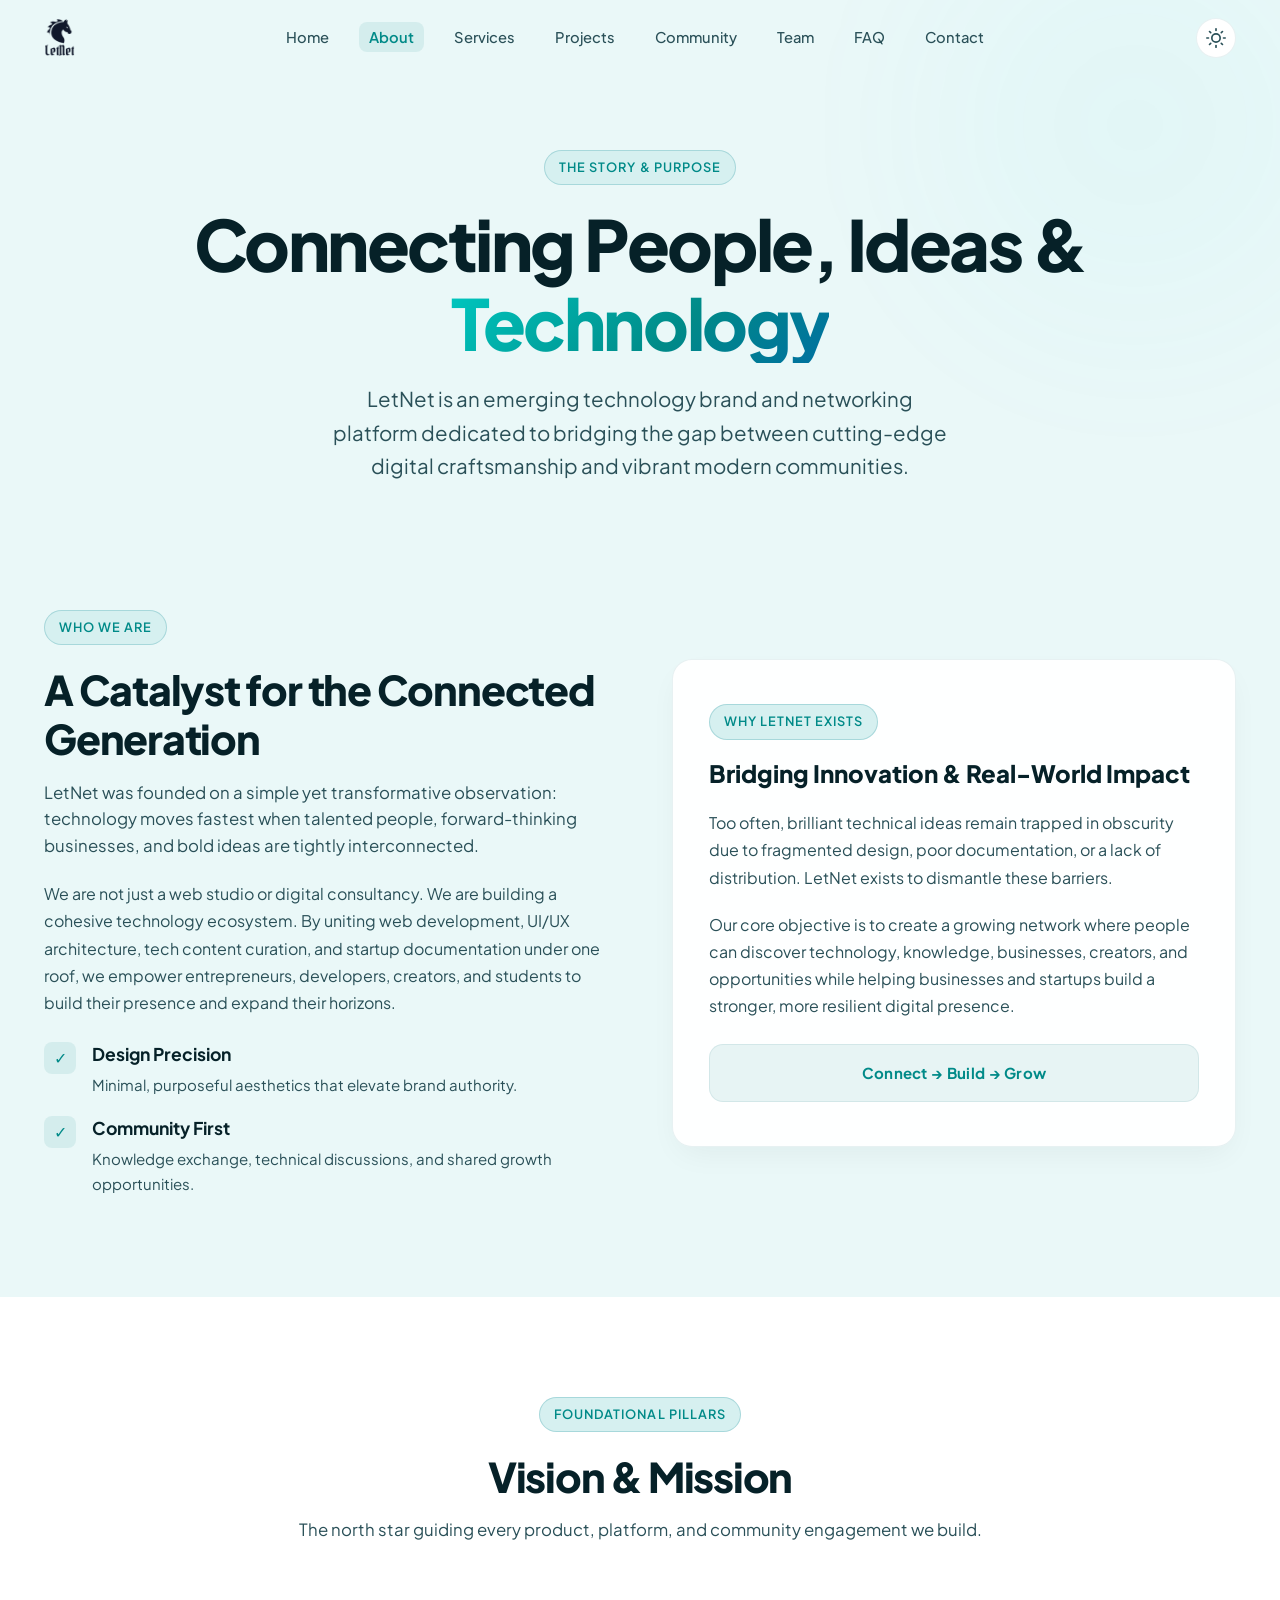
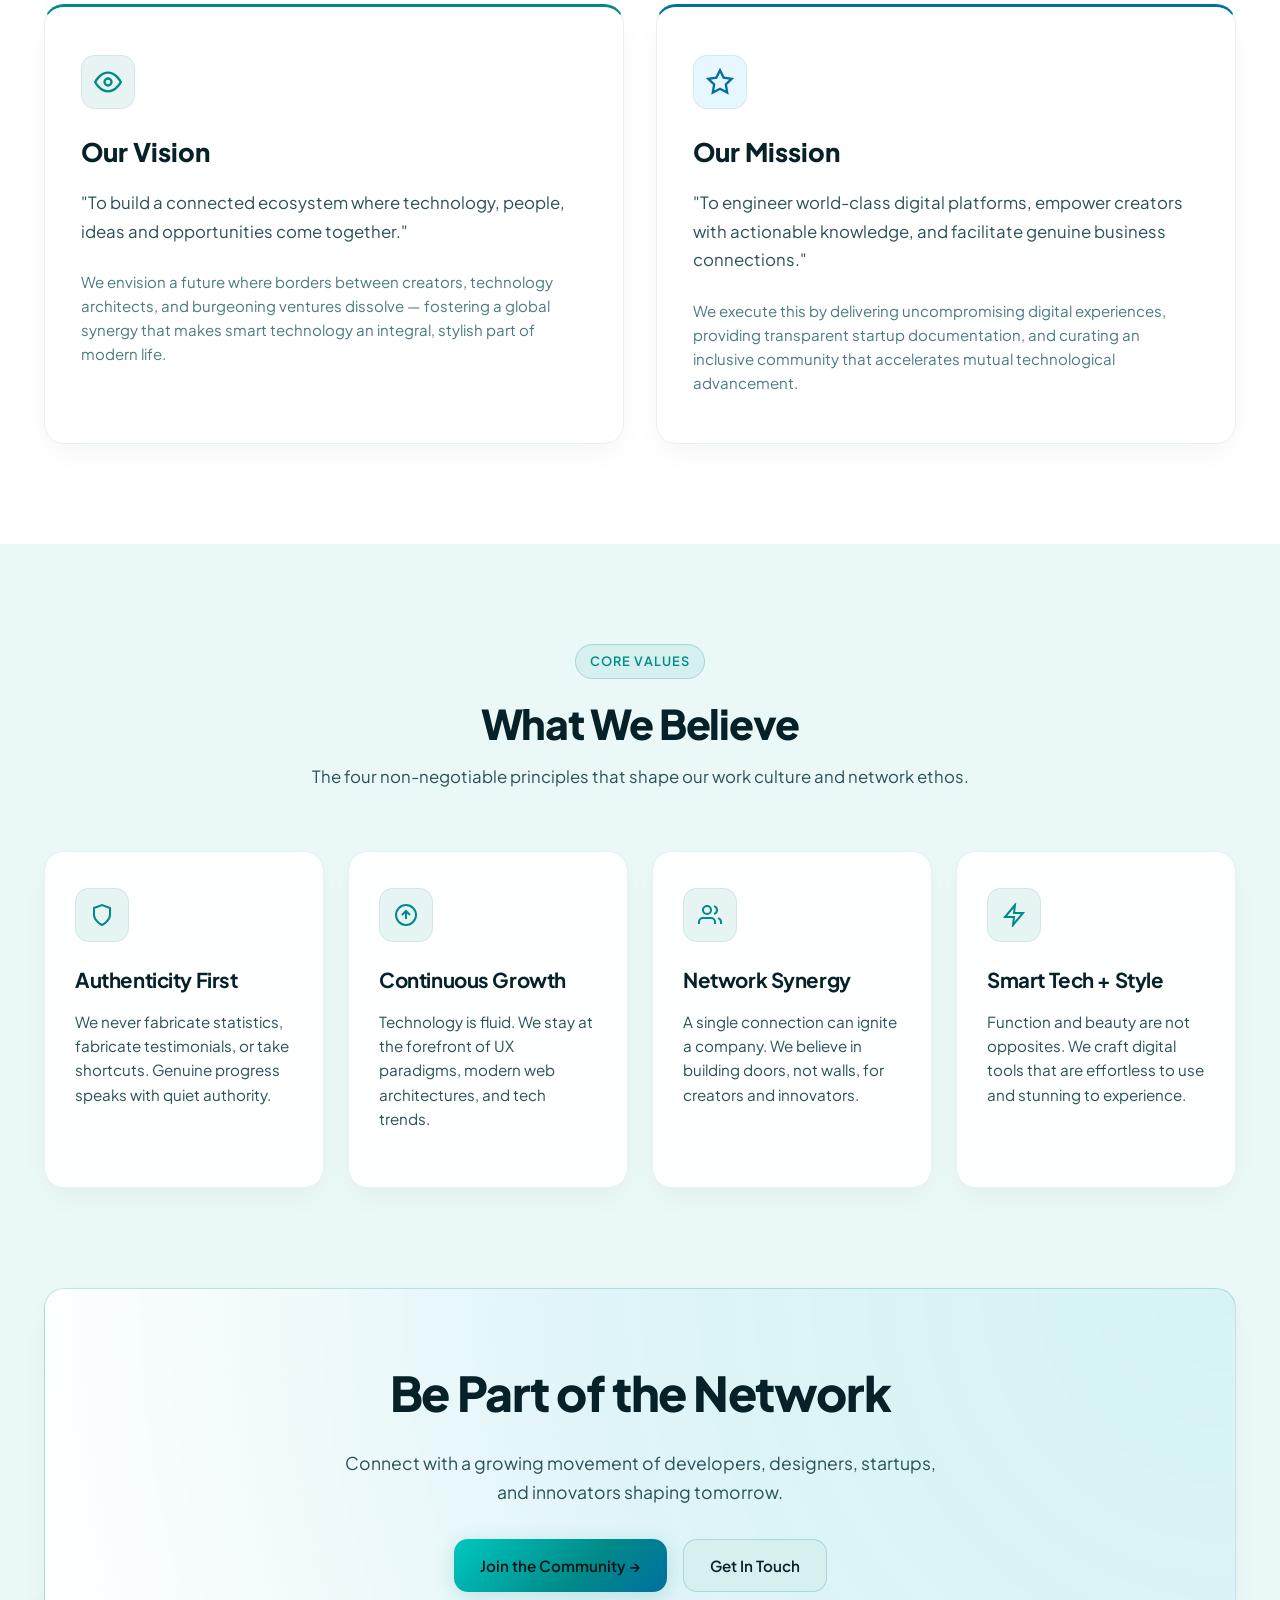
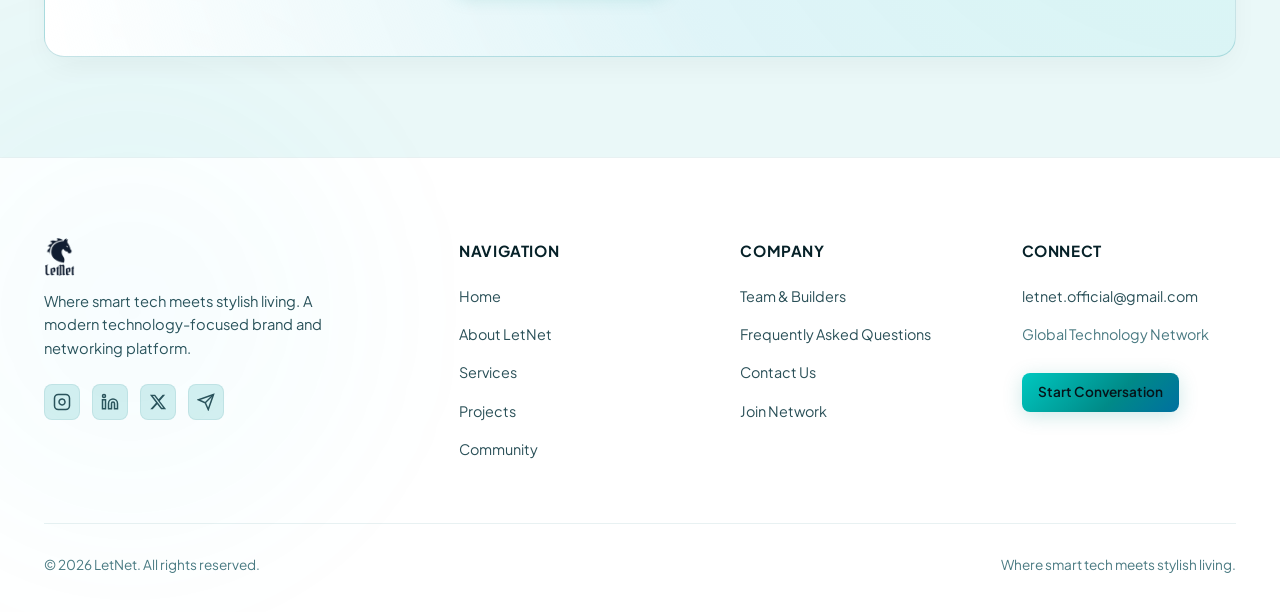
==== commit 6175013b: "Apply Glass Lagoon theme" ====
--- a/about.html
+++ b/about.html
@@ -159,8 +159,8 @@
         <div class="card-grid-2">
           
           <!-- Vision Card -->
-          <div class="service-card" style="padding: 48px 36px; border-top: 3px solid var(--brand-cyan);">
-            <div class="card-icon-wrapper" style="background: rgba(0, 242, 254, 0.12); color: var(--brand-cyan);">
+          <div class="service-card" style="padding: 48px 36px; border-top: 3px solid var(--accent-primary);">
+            <div class="card-icon-wrapper" style="background: var(--accent-glow); color: var(--accent-primary);">
               <svg width="28" height="28" viewBox="0 0 24 24" fill="none" stroke="currentColor" stroke-width="2"><path d="M1 12s4-8 11-8 11 8 11 8-4 8-11 8-11-8-11-8z"></path><circle cx="12" cy="12" r="3"></circle></svg>
             </div>
             <h3 style="font-size: 1.6rem; font-weight: 800; margin-bottom: 16px;">Our Vision</h3>
@@ -173,8 +173,8 @@
           </div>
 
           <!-- Mission Card -->
-          <div class="service-card" style="padding: 48px 36px; border-top: 3px solid var(--brand-indigo);">
-            <div class="card-icon-wrapper" style="background: rgba(99, 102, 241, 0.12); color: var(--brand-indigo);">
+          <div class="service-card" style="padding: 48px 36px; border-top: 3px solid var(--accent-secondary);">
+            <div class="card-icon-wrapper" style="background: rgba(53, 191, 255, 0.12); color: var(--accent-secondary);">
               <svg width="28" height="28" viewBox="0 0 24 24" fill="none" stroke="currentColor" stroke-width="2"><polygon points="12 2 15.09 8.26 22 9.27 17 14.14 18.18 21.02 12 17.77 5.82 21.02 7 14.14 2 9.27 8.91 8.26 12 2"></polygon></svg>
             </div>
             <h3 style="font-size: 1.6rem; font-weight: 800; margin-bottom: 16px;">Our Mission</h3>
--- a/css/style.css
+++ b/css/style.css
@@ -9,12 +9,12 @@
    ======================================================== */
 :root {
   /* Core Brand Colors */
-  --brand-cyan: #00F2FE;
-  --brand-blue: #38BDF8;
-  --brand-indigo: #6366F1;
-  --brand-violet: #8B5CF6;
+  --brand-cyan: #20E0C2;
+  --brand-blue: #35BFFF;
+  --brand-indigo: #35BFFF;
+  --brand-violet: #35BFFF;
   --brand-emerald: #10B981;
-  --brand-amber: #F59E0B;
+  --brand-amber: #7CFFF0;
 
   /* Typography */
   --font-sans: 'Plus Jakarta Sans', -apple-system, BlinkMacSystemFont, 'Segoe UI', Roboto, Helvetica, Arial, sans-serif;
@@ -34,58 +34,60 @@
   --transition-slow: 0.45s cubic-bezier(0.16, 1, 0.3, 1);
 
   /* Dark Theme (Default) */
-  --bg-body: #07090E;
-  --bg-surface: #0E131F;
-  --bg-surface-elevated: #141B2D;
-  --bg-card: rgba(14, 19, 31, 0.7);
-  --bg-card-hover: rgba(20, 27, 45, 0.85);
-  --bg-glass: rgba(10, 14, 23, 0.75);
-
-  --border-subtle: rgba(255, 255, 255, 0.08);
-  --border-medium: rgba(255, 255, 255, 0.15);
-  --border-focus: var(--brand-blue);
-
-  --text-primary: #F8FAFC;
-  --text-secondary: #CBD5E1;
-  --text-muted: #8492A6;
-
-  --accent-primary: #38BDF8;
-  --accent-hover: #00F2FE;
-  --accent-gradient: linear-gradient(135deg, #00F2FE 0%, #38BDF8 50%, #6366F1 100%);
-  --accent-glow: rgba(56, 189, 248, 0.18);
-  --accent-glow-strong: rgba(0, 242, 254, 0.35);
+  --bg-body: #06141A;
+  --bg-surface: #0A2028;
+  --bg-surface-elevated: #0D2932;
+  --bg-card: rgba(13, 41, 50, 0.72);
+  --bg-card-hover: rgba(20, 80, 90, 0.55);
+  --bg-glass: rgba(6, 20, 26, 0.85);
+
+  --border-subtle: rgba(124, 255, 240, 0.15);
+  --border-medium: rgba(124, 255, 240, 0.30);
+  --border-focus: #20E0C2;
+
+  --text-primary: #F2FFFC;
+  --text-secondary: #9BB9B8;
+  --text-muted: rgba(155, 185, 184, 0.55);
+
+  --accent-primary: #20E0C2;
+  --accent-hover: #7CFFF0;
+  --accent-secondary: #35BFFF;
+  --accent-gradient: linear-gradient(135deg, #7CFFF0 0%, #20E0C2 50%, #35BFFF 100%);
+  --accent-glow: rgba(32, 224, 194, 0.10);
+  --accent-glow-strong: rgba(32, 224, 194, 0.22);
 
   --card-shadow: 0 16px 36px -10px rgba(0, 0, 0, 0.5);
-  --card-shadow-hover: 0 24px 48px -12px rgba(56, 189, 248, 0.15);
+  --card-shadow-hover: 0 24px 48px -12px rgba(32, 224, 194, 0.09);
   --nav-shadow: 0 10px 30px -10px rgba(0, 0, 0, 0.6);
 }
 
 /* Light Theme */
 [data-theme="light"] {
-  --bg-body: #F8FAFC;
+  --bg-body: #EAF8F8;
   --bg-surface: #FFFFFF;
-  --bg-surface-elevated: #F1F5F9;
-  --bg-card: rgba(255, 255, 255, 0.88);
+  --bg-surface-elevated: #D6F0F0;
+  --bg-card: rgba(255, 255, 255, 0.92);
   --bg-card-hover: #FFFFFF;
-  --bg-glass: rgba(255, 255, 255, 0.85);
-
-  --border-subtle: rgba(15, 23, 42, 0.08);
-  --border-medium: rgba(15, 23, 42, 0.16);
-  --border-focus: #0284C7;
-
-  --text-primary: #0F172A;
-  --text-secondary: #334155;
-  --text-muted: #64748B;
-
-  --accent-primary: #0284C7;
-  --accent-hover: #0369A1;
-  --accent-gradient: linear-gradient(135deg, #0284C7 0%, #2563EB 60%, #4F46E5 100%);
-  --accent-glow: rgba(2, 132, 199, 0.12);
-  --accent-glow-strong: rgba(2, 132, 199, 0.25);
-
-  --card-shadow: 0 12px 32px -8px rgba(15, 23, 42, 0.06);
-  --card-shadow-hover: 0 20px 40px -10px rgba(2, 132, 199, 0.12);
-  --nav-shadow: 0 6px 20px -6px rgba(15, 23, 42, 0.05);
+  --bg-glass: rgba(234, 248, 248, 0.88);
+
+  --border-subtle: rgba(0, 100, 110, 0.09);
+  --border-medium: rgba(0, 130, 140, 0.22);
+  --border-focus: #008A88;
+
+  --text-primary: #062128;
+  --text-secondary: #2A5058;
+  --text-muted: #4A7A82;
+
+  --accent-primary: #008A88;
+  --accent-hover: #006E6C;
+  --accent-secondary: #0070A0;
+  --accent-gradient: linear-gradient(135deg, #00C8C0 0%, #008A88 60%, #0070A0 100%);
+  --accent-glow: rgba(0, 138, 136, 0.09);
+  --accent-glow-strong: rgba(0, 138, 136, 0.20);
+
+  --card-shadow: 0 12px 32px -8px rgba(6, 33, 40, 0.06);
+  --card-shadow-hover: 0 20px 40px -10px rgba(0, 138, 136, 0.12);
+  --nav-shadow: 0 6px 20px -6px rgba(6, 33, 40, 0.05);
 }
 
 /* ========================================================
@@ -261,7 +263,7 @@
   right: -80px;
   width: 450px;
   height: 450px;
-  background: radial-gradient(circle, rgba(56, 189, 248, 0.25) 0%, rgba(99, 102, 241, 0.08) 70%, transparent 100%);
+  background: radial-gradient(circle, rgba(32, 224, 194, 0.12) 0%, rgba(53, 191, 255, 0.06) 70%, transparent 100%);
 }
 
 .glow-bottom-left {
@@ -269,7 +271,7 @@
   left: -120px;
   width: 500px;
   height: 500px;
-  background: radial-gradient(circle, rgba(99, 102, 241, 0.2) 0%, rgba(16, 185, 129, 0.06) 70%, transparent 100%);
+  background: radial-gradient(circle, rgba(53, 191, 255, 0.10) 0%, rgba(32, 224, 194, 0.05) 70%, transparent 100%);
 }
 
 /* ========================================================
@@ -536,14 +538,14 @@
 
 .btn-primary {
   background: var(--accent-gradient);
-  color: #FFFFFF;
+  color: #06141A;
   box-shadow: 0 4px 20px var(--accent-glow-strong);
 }
 
 .btn-primary:hover {
   transform: translateY(-2px);
   box-shadow: 0 8px 28px var(--accent-glow-strong);
-  color: #FFFFFF;
+  color: #06141A;
 }
 
 .btn-secondary {
@@ -606,7 +608,7 @@
   width: 100%;
   height: 480px;
   border-radius: var(--radius-lg);
-  background: radial-gradient(circle at center, rgba(56, 189, 248, 0.05) 0%, transparent 70%);
+  background: radial-gradient(circle at center, rgba(32, 224, 194, 0.06) 0%, transparent 70%);
   border: 1px solid var(--border-subtle);
   overflow: hidden;
 }
@@ -816,7 +818,7 @@
   flex-direction: column;
   align-items: center;
   justify-content: center;
-  color: #FFFFFF;
+  color: #06141A;
   box-shadow: 0 0 32px var(--accent-glow-strong);
   text-align: center;
   z-index: 2;
@@ -1392,7 +1394,7 @@
    16. VISION & CALL TO ACTION CALLOUTS
    ======================================================== */
 .cta-banner {
-  background: radial-gradient(circle at top right, rgba(56, 189, 248, 0.15) 0%, rgba(99, 102, 241, 0.1) 50%, var(--bg-surface) 100%);
+  background: radial-gradient(circle at top right, rgba(32, 224, 194, 0.10) 0%, rgba(53, 191, 255, 0.06) 50%, var(--bg-surface) 100%);
   border: 1px solid var(--border-medium);
   border-radius: var(--radius-lg);
   padding: 64px 40px;
